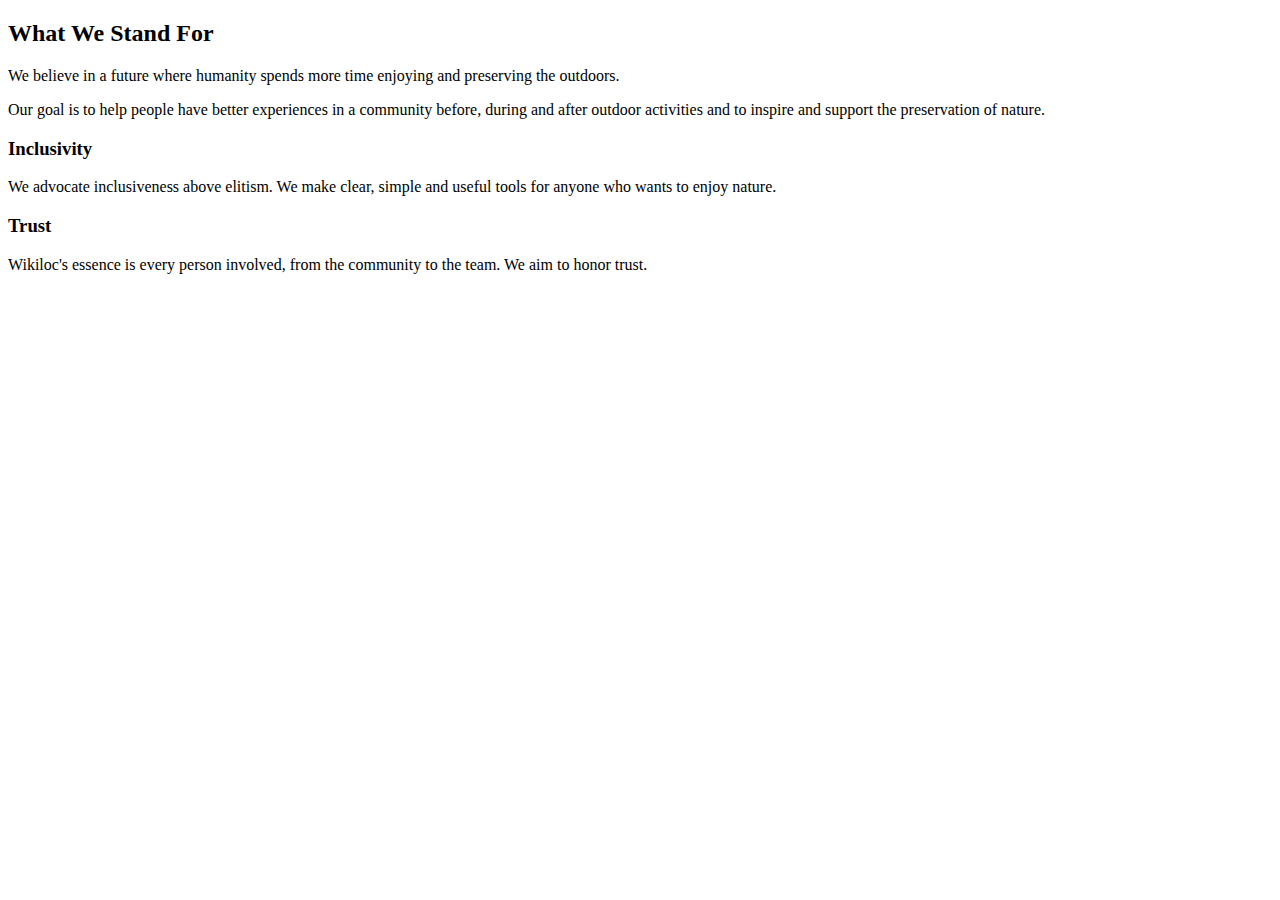
==== about/about.html @ 1be73377 "probando los primeros pasos" ====
<!DOCTYPE html>
<html lang="en">
<head>
    <meta charset="UTF-8">
    <meta name="viewport" content="width=device-width, initial-scale=1.0">
    <title>X-TREAM ISLAND
    
    <header>
    
    </header>

</title>

</head>
<body>
    <section class="what-we-stand-for">
        <h2>What We Stand For</h2>
        <p>We believe in a future where humanity spends more time enjoying and preserving the outdoors.</p>
        <p>Our goal is to help people have better experiences in a community before, during and after outdoor activities and
            to inspire and support the preservation of nature.</p>
    </section>
    
    <section class="values">
        <div class="value">
            <h3>Inclusivity</h3>
            <p>We advocate inclusiveness above elitism. We make clear, simple and useful tools for anyone who wants to enjoy
                nature.</p>
        </div>
        <div class="value">
            <h3>Trust</h3>
            <p>Wikiloc's essence is every person involved, from the community to the team. We aim to honor trust.</p>
        </div>
    </section>

    
</body>
</html>
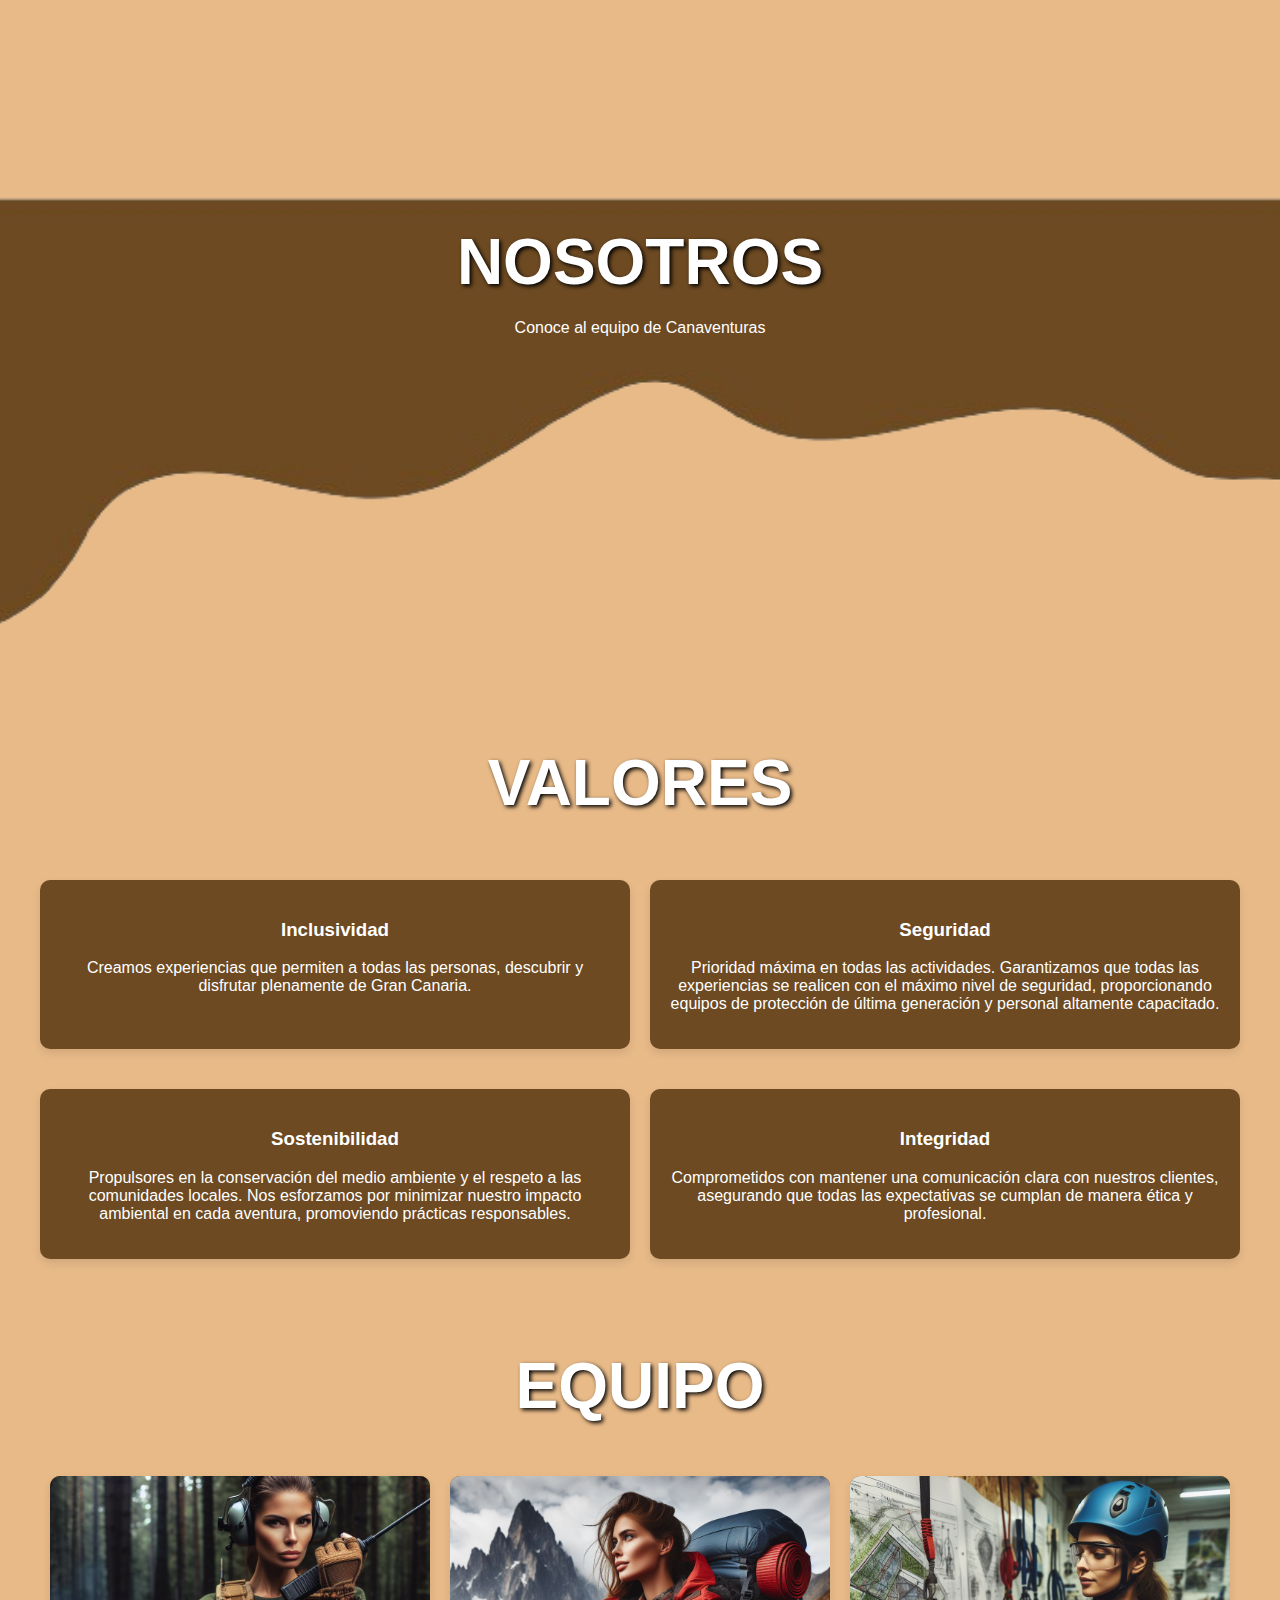
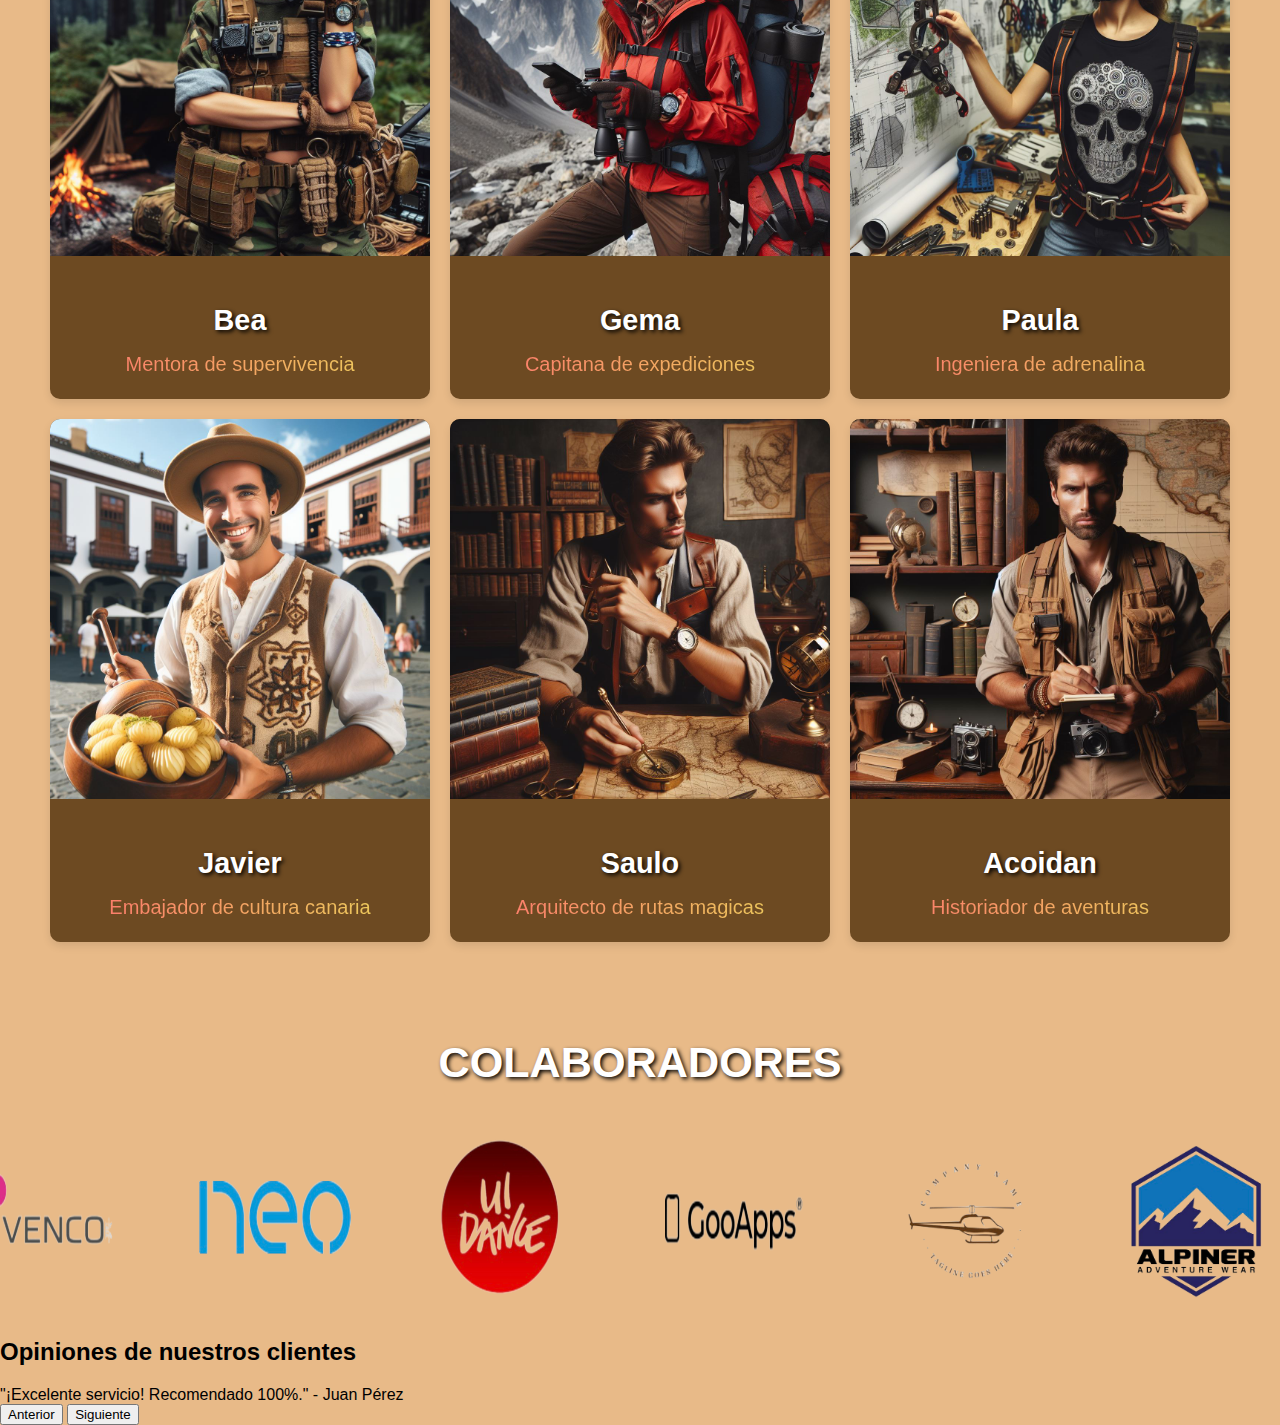
==== commit cd1a77a8: "a ver si no la cago" ====
--- a/about/about.html
+++ b/about/about.html
@@ -3,35 +3,115 @@
 <head>
     <meta charset="UTF-8">
     <meta name="viewport" content="width=device-width, initial-scale=1.0">
-    <title>X-TREAM ISLAND
-    
+    <title>CANAVENTURAS</title>
+    <link rel="stylesheet" href="about.css">
     <header>
-    
+
     </header>
+</head>
 
-</title>
+<body>
 
-</head>
-<body>
-    <section class="what-we-stand-for">
-        <h2>What We Stand For</h2>
-        <p>We believe in a future where humanity spends more time enjoying and preserving the outdoors.</p>
-        <p>Our goal is to help people have better experiences in a community before, during and after outdoor activities and
-            to inspire and support the preservation of nature.</p>
-    </section>
-    
+<section class="wrp">
+    <div class="curveado"></div>
+    <div class="contenido">
+        <div class="info">
+            <h2>NOSOTROS</h2>
+            <p>Conoce al equipo de Canaventuras</p>
+        </div>
+    </div>
+</section>
+
     <section class="values">
-        <div class="value">
-            <h3>Inclusivity</h3>
-            <p>We advocate inclusiveness above elitism. We make clear, simple and useful tools for anyone who wants to enjoy
-                nature.</p>
+        <div class="container">
+            <h1>VALORES</h1>
+            <div class="value-grid">
+            <div class="value" id="inclusividad">
+                <h3>Inclusividad</h3>
+                <p>Creamos experiencias que permiten a todas las personas, descubrir y disfrutar plenamente de Gran Canaria.</p>
+            </div>
+
+        <div class="value" id="seguridad">
+            <h3>Seguridad</h3>
+            <p>Prioridad máxima en todas las actividades. Garantizamos que todas las experiencias se realicen con el máximo
+            nivel de seguridad, proporcionando equipos de protección de última generación y personal altamente capacitado. </p>
         </div>
-        <div class="value">
-            <h3>Trust</h3>
-            <p>Wikiloc's essence is every person involved, from the community to the team. We aim to honor trust.</p>
+
+        <div class="value" id="sostenibilidad">
+            <h3>Sostenibilidad</h3>
+            <p>Propulsores en la conservación del medio ambiente y el respeto a las comunidades locales. Nos esforzamos por
+            minimizar nuestro impacto ambiental en cada aventura, promoviendo prácticas responsables.</p>
         </div>
+
+        <div class="value" id="integridad">
+            <h3>Integridad</h3>
+            <p>Comprometidos con mantener una comunicación clara con nuestros clientes, asegurando que todas las expectativas se cumplan de manera ética y profesional.</p>
+            </div>
+        </div>
+    </div>
+
     </section>
 
+    <section class="team">
+        <h1>EQUIPO</h1>
+        <div class="team-container">
+            <div class="team-member">
+                <img src="../src/foto-Bea.jpeg" alt="Bea">
+                <h3>Bea</h3>
+                <p>Mentora de supervivencia </p>
+            </div>
+            <div class="team-member">
+                <img src="../src/foto-Gema.jpeg" alt="Gema">
+                <h3>Gema</h3>
+                <p>Capitana de expediciones</p>
+            </div>
+            <div class="team-member">
+                <img src="../src/foto-Paula.jpeg" alt="Paula">
+                <h3>Paula</h3>
+                <p>Ingeniera de adrenalina</p>
+            </div>
+            <div class="team-member">
+                <img src="../src/foto-Saulo.jpeg" alt="Saulo">
+                <h3>Javier</h3>
+                <p>Embajador de cultura canaria</p>
+            </div>
+        <div class="team-member">
+            <img src="../src/foto-fulano.jpeg" alt="Fulana">
+            <h3>Saulo</h3>
+            <p>Arquitecto de rutas magicas</p>
+        </div>
+        <div class="team-member">
+            <img src="../src/foto-mengano.jpeg" alt="Mengana">
+            <h3>Acoidan</h3>
+            <p>Historiador de aventuras</p>
+        </div>
+
+    </section>
+
+<section class="suppliers">
+    <h2>COLABORADORES</h2>
+    <div class="carousel">
+            <img src="../src/logo-1.png" alt="Logo-1" class="carousel-item">
+            <img src="../src/logo-2.png" alt="Logo-2" class="carousel-item">
+            <img src="../src/logo-3.png" alt="Logo-3" class="carousel-item">
+            <img src="../src/logo-4.png" alt="Logo-4" class="carousel-item">
+            <img src="../src/logo-5.png" alt="Logo-5" class="carousel-item">
+            <img src="../src/logo-6.png" alt="Logo-6" class="carousel-item">
+        </div>   
+</section>
+
+<section id="customer-reviews">
+    <div class="reviews-container">
+        <h2>Opiniones de nuestros clientes</h2>
+        <div class="review active">"¡Excelente servicio! Recomendado 100%." - Juan Pérez</div>
+        <div class="review">"Una experiencia increíble, la atención al cliente es de primera." - María Gómez</div>
+        <div class="review">"Rápida entrega y productos de calidad. Volveré a comprar aquí." - Carlos López</div>
+        <button id="prev">Anterior</button>
+        <button id="next">Siguiente</button>
+    </div>
+</section>
+
+<script src="./about.js"></script>
     
 </body>
 </html>--- a/about/about.css
+++ b/about/about.css
@@ -0,0 +1,256 @@
+body {
+background-color: #E8BA88;
+margin: 0;
+padding: 0;
+font-family: 'NCAA Wisconsin Badger Bold', sans-serif;
+}
+
+.wrp {
+    width: 100%;
+    height: 726px;
+    position: relative;
+}
+
+.info {
+    position: relative;
+    justify-content: center;
+    align-items: center;
+    text-align: center;
+
+}
+.info h2 {
+    margin-bottom: 20px;
+    color: #fff;
+    font-size: 400%;
+    text-shadow: 2px 2px 4px #000000;
+    margin-top: auto;
+    z-index: 2;
+    font-family: 'Lucida Sans', 'Lucida Sans Regular', 'Lucida Grande', 'Lucida Sans Unicode', Geneva, Verdana, sans-serif;
+}
+.contenido {
+    width: 100%;
+    position: absolute;
+    color: #fff;
+    top: 31%;
+    z-index: 2;
+    display: flex;
+    justify-content: center;
+    align-items: center;
+    text-align: center;
+}
+
+.curveado {
+    width: 100%;
+    height: 100%;
+    position: absolute;
+    background: url('../src/wave.png') center;
+    background-size: cover;
+    z-index: -1;
+}
+
+/* GEMA CORTE AQUI */ 
+
+.section {
+    position: relative;
+    text-align: center;
+    overflow: hidden;
+  
+}
+
+.section-nosotros {
+        color: #fff;
+        /* Texto blanco */
+        padding-top: 50px;
+        /* Espacio superior dentro de la sección */
+        /* Gradiente de ejemplo */
+        position: relative;
+        overflow: hidden;
+}
+
+.wave-container {
+    position: absolute;
+    bottom: 0;
+    width: 100%;
+    height: auto;
+    /* Ajusta esto al tamaño de tu onda */
+}
+
+.wave-container svg {
+    display: block;
+    width: 100%;
+    height: auto;
+}
+
+.contenido-nosotros h2 {
+    margin: 0;
+    font-size: 2.5em;
+    /* Ajusta el tamaño de la fuente según tus necesidades */
+}
+
+.contenido-nosotros p {
+    /* Tus estilos para el párrafo */
+    position: relative;
+    z-index: 2;
+    /* Asegúrate de que el texto está sobre la onda */
+}
+
+.values {
+    background: #E8BA88
+}
+
+.values .container {
+    max-width: 1200px;
+    margin: auto;
+    padding: 20px;
+    text-align: center;
+    
+}
+
+.values h1 {
+    margin-bottom: 20px;
+    color: #fff;
+    font-size: 400%;
+    margin-bottom: 5%;
+    text-shadow: 2px 2px 4px #000000;
+    margin-top: 0;
+    font-family: 'Lucida Sans', 'Lucida Sans Regular', 'Lucida Grande', 'Lucida Sans Unicode', Geneva, Verdana, sans-serif;
+}
+
+.value-grid {
+    display: flex;
+    flex-wrap: wrap;
+    justify-content: space-between;
+    gap: 20px;
+}
+
+.value {
+    background-color: #6d4a22;
+    box-shadow: 0 4px 8px rgba(0, 0, 0, 0.1);
+    padding: 20px;
+    margin-bottom: 20px;
+    flex-basis: calc(50% - 10px);
+    box-sizing: border-box;
+    border-radius: 10px;
+    color: #fff;
+}
+
+@media (max-width: 768px) {
+    .value-grid {
+        justify-content: center;
+    }
+
+    .value {
+        flex-basis: 100%;
+        /* Full width for smaller screens */
+        max-width: 500px;
+        /* Optional max width for smaller screens */
+    }
+}
+
+/* EQUIPO */ 
+
+.team {
+    padding: 50px 0;
+    text-align: center;
+}
+
+.team h1 {
+    color: #fff;
+    font-size: 400%;
+    text-shadow: 2px 2px 4px #000000;
+    margin-top: 0;
+    font-family:'Lucida Sans', 'Lucida Sans Regular', 'Lucida Grande', 'Lucida Sans Unicode', Geneva, Verdana, sans-serif
+}
+
+.team-container {
+    display: flex;
+    flex-wrap: wrap;
+    justify-content: space-around;
+    max-width: 1200px;
+    margin: auto;
+}
+
+.team-member {
+    background: #6d4a22;
+    border-radius: 10px;
+    box-shadow: 0 4px 8px rgba(0, 0, 0, 0.1);
+    margin: 10px;
+    overflow: hidden;
+    width: calc(33.333% - 20px);
+    display: flex;
+    flex-direction: column;
+    position: relative;
+}
+
+.team-member img {
+    width: 100%;
+    display: block;
+    transition: transform 0.3s ease, filter 0.3s ease;
+    padding-bottom: 40px;
+}
+
+.team-member:hover img {
+    transform: scale(1.05);
+    filter: brightness(80%);
+}
+
+.team-member h3,
+.team-member p {
+    padding: 8px;
+}
+
+.team-member h3 {
+    margin: 0;
+    margin-top: 0%;
+    font-size: 180%;
+    color: #fff;
+    text-shadow: 2px 2px 4px #000000; 
+    
+}
+
+.team-member p {
+    color: #fff;
+    font-size: 1.25em;
+    margin: 0 0 15px;
+    background: linear-gradient(to right, #FF6E6E, #E9D758);
+    -webkit-background-clip: text;
+    color: transparent;
+}
+
+
+/* SUPPLIERS */
+
+.suppliers {
+    text-align: center;
+    color: #fff;
+    font-size: 180%;
+    text-shadow: 2px 2px 4px #000000;
+    font-family: 'Lucida Sans', 'Lucida Sans Regular', 'Lucida Grande', 'Lucida Sans Unicode', Geneva, Verdana, sans-serif
+}
+
+.carousel {
+    position: relative;
+    display: flex;
+    justify-content: center;
+}
+
+.carousel-item {
+    width: 190px;
+    height: auto;
+    flex: 0 0 auto;
+    align-items: center;
+    margin-right: 40px;
+
+}
+
+/* OPINIONS */
+
+#customer-reviews .review {
+    display: none;
+    /* oculta todas las opiniones por defecto */
+}
+
+#customer-reviews .review.active {
+    display: block;
+    /* solo muestra la opinión activa */
+}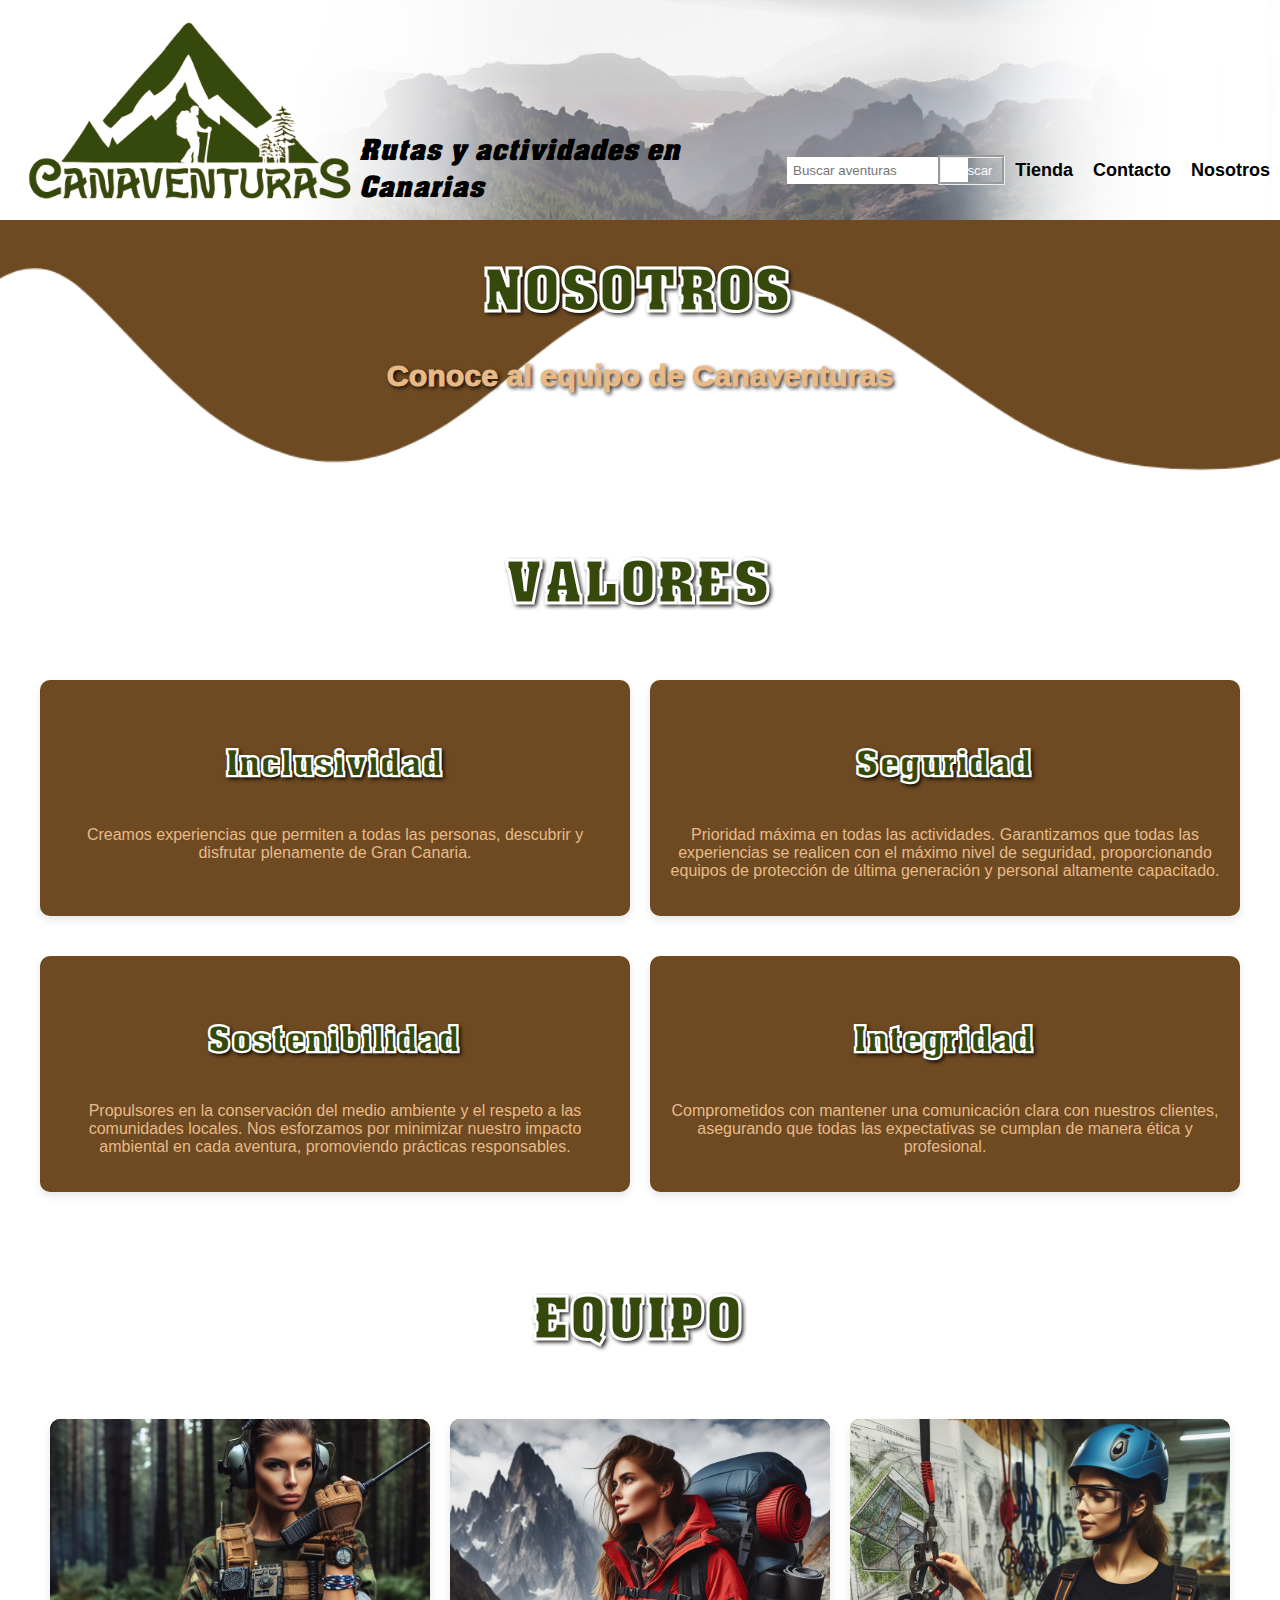
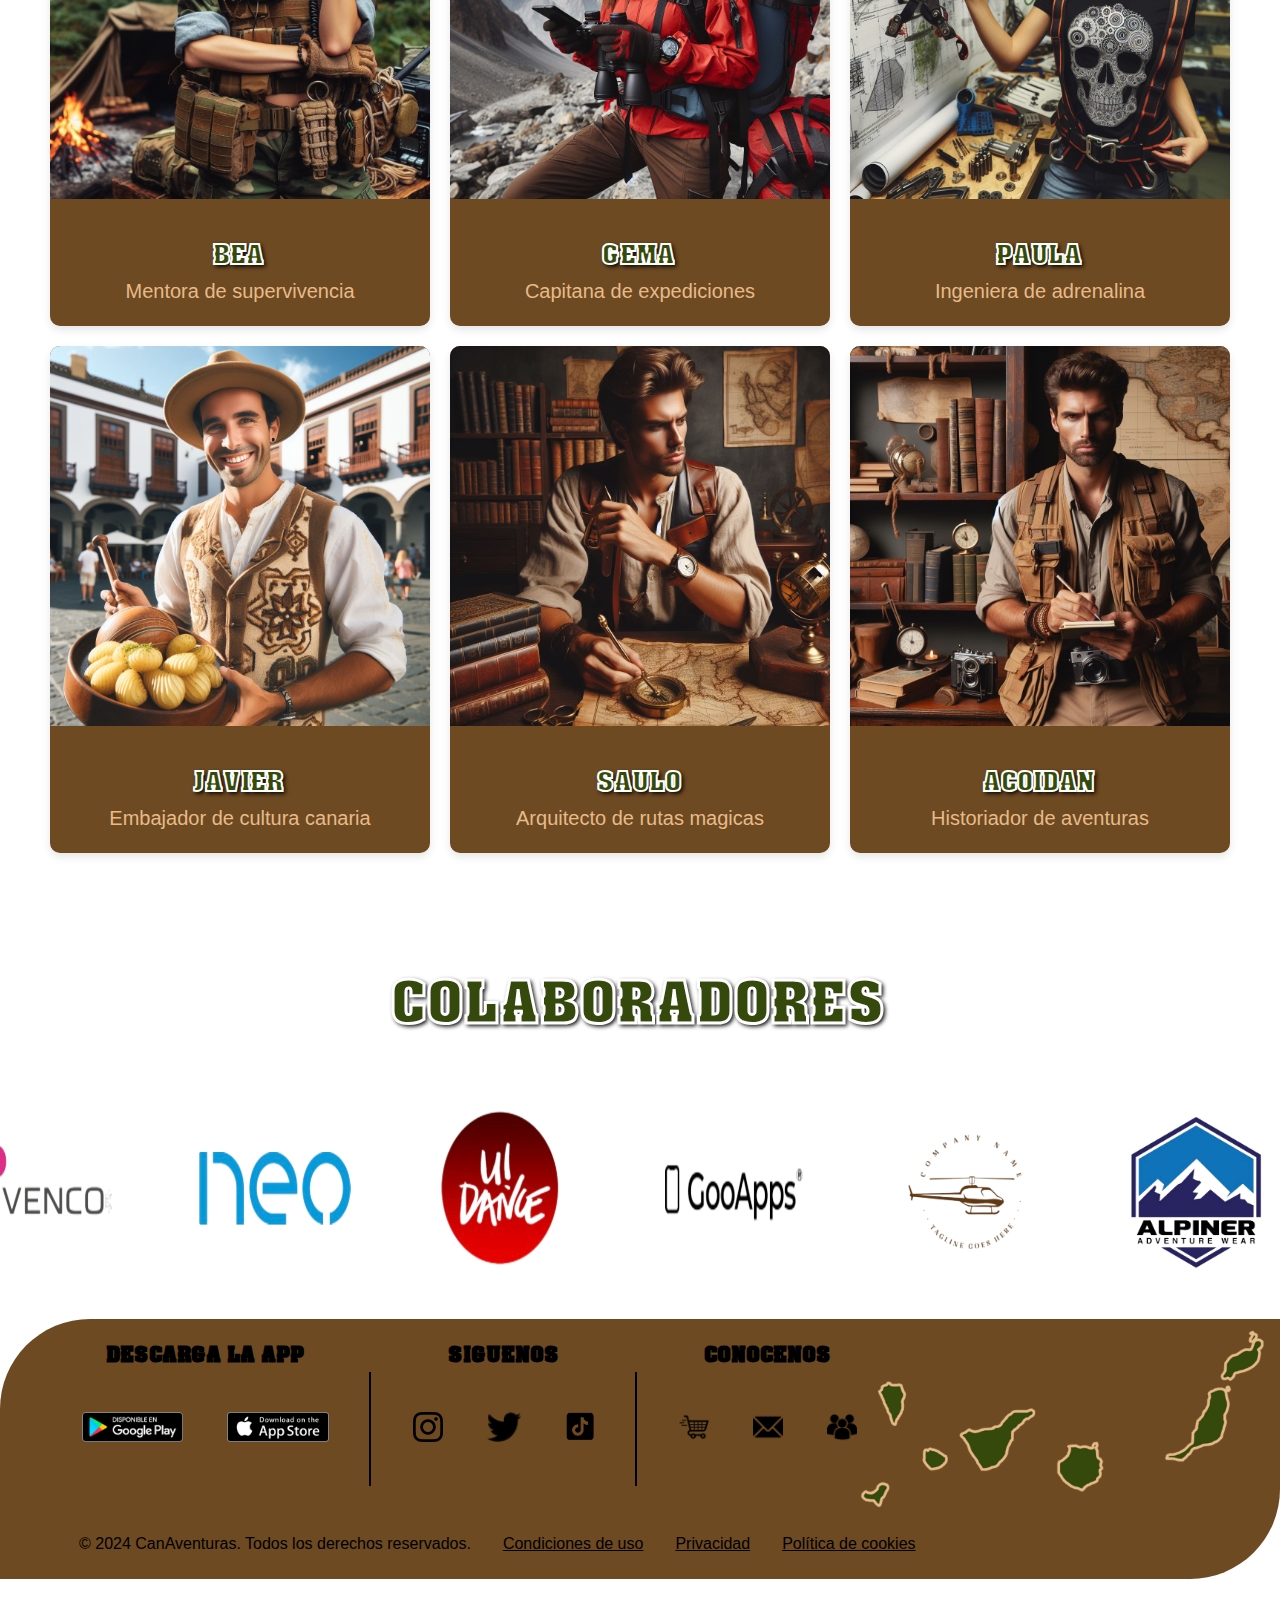
==== commit f7a0e59f: "deberia estar todo, a rezar" ====
--- a/about/about.html
+++ b/about/about.html
@@ -6,7 +6,15 @@
     <title>CANAVENTURAS</title>
     <link rel="stylesheet" href="about.css">
     <header>
-
+        <a href="/index.html"><img class="logo" src="/assets/Images/logo_verde_35490C.png" alt="Fondo"></a>
+        <p class="slogan">Rutas y actividades en Canarias</p>
+        <input type="text" id="buscar" placeholder=" Buscar aventuras">
+        <button>Buscar</button>
+        <nav>
+            <a href="/shop/shop.html">Tienda</a>
+            <a href="/form/form.html">Contacto</a>
+            <a href="/about/about.html">Nosotros</a>
+        </nav>
     </header>
 </head>
 
@@ -22,11 +30,11 @@
     </div>
 </section>
 
-    <section class="values">
-        <div class="container">
-            <h1>VALORES</h1>
-            <div class="value-grid">
-            <div class="value" id="inclusividad">
+<section class="values">
+    <div class="container">
+        <h1>VALORES</h1>
+    <div class="value-grid">
+    <div class="value" id="inclusividad">
                 <h3>Inclusividad</h3>
                 <p>Creamos experiencias que permiten a todas las personas, descubrir y disfrutar plenamente de Gran Canaria.</p>
             </div>
@@ -53,7 +61,7 @@
     </section>
 
     <section class="team">
-        <h1>EQUIPO</h1>
+        <h2>EQUIPO</h2>
         <div class="team-container">
             <div class="team-member">
                 <img src="../src/foto-Bea.jpeg" alt="Bea">
@@ -100,18 +108,47 @@
         </div>   
 </section>
 
-<section id="customer-reviews">
-    <div class="reviews-container">
-        <h2>Opiniones de nuestros clientes</h2>
-        <div class="review active">"¡Excelente servicio! Recomendado 100%." - Juan Pérez</div>
-        <div class="review">"Una experiencia increíble, la atención al cliente es de primera." - María Gómez</div>
-        <div class="review">"Rápida entrega y productos de calidad. Volveré a comprar aquí." - Carlos López</div>
-        <button id="prev">Anterior</button>
-        <button id="next">Siguiente</button>
-    </div>
-</section>
 
 <script src="./about.js"></script>
     
 </body>
+
+<footer>
+    <span>
+        <table class="links">
+            <tr>
+                <th>DESCARGA LA APP</th>
+                <th>SIGUENOS</th>
+                <th>CONOCENOS</th>
+            </tr>
+            <tr>
+                <td><a href="https://play.google.com/store/games?device=windows"><img
+                            src="/assets/iconos/google-play-badge-es.png" alt="Android"></a>
+                    <a href="https://www.apple.com/es/store"><img src="/assets/iconos/apple-store.png" alt="Apple">
+                </td></a>
+                <td><a href="https://www.instagram.com/"><img src="/assets/iconos/icon-instagram.png"
+                            alt="Instagram"></a>
+                    <a href="https://twitter.com"><img src="/assets/iconos/icon-twitter.png" alt="Twitter"></a>
+                    <a href="https://www.tiktok.com/es/"><img src="/assets/iconos/tiktok.png" alt="Tiktok"></a>
+                </td></a>
+                <td><a href="/shop/shop.html"><img src="/assets/iconos/carrito.png" alt="Tienda"></a>
+                    <a href="/form/form.html"><img src="/assets/iconos/email.png" alt="Contacto"></a>
+                    <a href="/about/about.html"><img src="/assets/iconos/personas.png" alt="Nosotros"></a>
+                </td></a>
+            </tr>
+        </table>
+        <table cellspacing="30">
+            <tr>
+                <td>
+                    <p>© 2024 CanAventuras. Todos los derechos reservados.</p>
+                </td>
+                <nav>
+                    <td><a href="">Condiciones de uso</a> </td>
+                    <td><a href="">Privacidad</a> </td>
+                    <td><a href="">Política de cookies</a></td>
+                </nav>
+            </tr>
+        </table>
+    </span>
+</footer>
 </html>--- a/about/about.css
+++ b/about/about.css
@@ -1,14 +1,124 @@
+
+@font-face {
+    font-family: 'NCAA Wisconsin Badger Bold';
+    src: url('/assets/Fonts/NCAA\ Wisconsin\ Badger\ Bold.ttf') format('truetype');
+}
+
 body {
-background-color: #E8BA88;
+background-color: white;
 margin: 0;
 padding: 0;
-font-family: 'NCAA Wisconsin Badger Bold', sans-serif;
-}
+font-family: 'NCAA Wisconsin Badger Bold', Verdana, Geneva, Tahoma, sans-serif
+}
+
+header {
+    background-image: url(/assets/Images/Cabecera\ web.png);
+    background-size: cover;
+    height: 220px;
+    display: flex;
+    align-items: center;
+    justify-content: space-between;
+}
+
+header input {
+    margin-top: 120px;
+    height: 25px;
+    border: var(--second-color);
+}
+
+header button {
+    background: var(--first-color);
+    border: var(--second-color);
+    border-style: groove;
+    margin-top: 120px;
+    margin-left: -30px;
+    width: 70px;
+    height: 30px;
+    color: #ffffff;
+
+}
+
+header button:hover {
+    background: var(--third-color);
+    border: var(--second-color);
+    border-style: groove;
+    margin-top: 120px;
+    margin-left: -30px;
+    width: 70px;
+    height: 30px;
+    color: var(--first-color);
+
+}
+
+.logo {
+    height: 350px;
+    width: auto;
+    margin-top: -15px;
+    margin-left: 10px;
+}
+
+.logo:hover {
+    height: 350px;
+    width: auto;
+    margin-top: -15px;
+    margin-left: 10px;
+    filter: hue-rotate(-45deg);
+}
+
+header nav {
+    display: flex;
+}
+
+header nav a {
+    text-decoration: none;
+    color: var(--first-color);
+    margin: 0 10px;
+    font-family: Verdana, Geneva, Tahoma, sans-serif;
+    font-size: large;
+    font-weight: bold;
+    margin-top: 120px;
+}
+
+header nav a:hover {
+    text-decoration: underline;
+    color: var(--second-color);
+    margin: 0 10px;
+    font-family: Verdana, Geneva, Tahoma, sans-serif;
+    font-size: larger;
+    font-weight: bold;
+    margin-top: 120px;
+}
+
+.slogan {
+    color: var(--second-color);
+    margin-top: 150px;
+    font-size: xx-large;
+    font-style: italic;
+}
+
+
+.iconos {
+    border: none;
+    height: 15vh;
+    margin-top: -5vh;
+}
+
+
+
+
+main {
+    padding: 20px;
+}
+
+/* HASTA AQUI ES HEADER */
+
 
 .wrp {
     width: 100%;
-    height: 726px;
-    position: relative;
+    height: 306px;
+    position: relative;
+    overflow: hidden;
+    background-size: contain;
 }
 
 .info {
@@ -16,34 +126,48 @@
     justify-content: center;
     align-items: center;
     text-align: center;
+    padding-top: 0;
 
 }
 .info h2 {
     margin-bottom: 20px;
-    color: #fff;
+    color: #35490c;
     font-size: 400%;
-    text-shadow: 2px 2px 4px #000000;
+    -webkit-text-stroke: 1px white;
+        text-transform: uppercase;
     margin-top: auto;
     z-index: 2;
-    font-family: 'Lucida Sans', 'Lucida Sans Regular', 'Lucida Grande', 'Lucida Sans Unicode', Geneva, Verdana, sans-serif;
+    font-family: 'NCAA Wisconsin Badger Bold', Verdana, Geneva, Tahoma, sans-serif;
+    text-shadow: 2px 2px 4px #000000;
+}
+
+.info p {
+    font-family: Verdana, Geneva, Tahoma, sans-serif;
+    font-size: 190%;
+    -webkit-text-stroke: 1px #e8ba88;
+    color:#e8ba88;
+    font-weight: bold;
+    text-shadow: 2px 2px 4px #000000;
+
 }
 .contenido {
     width: 100%;
     position: absolute;
-    color: #fff;
-    top: 31%;
+    color: #35490c;
+    top: 11%;
     z-index: 2;
     display: flex;
     justify-content: center;
     align-items: center;
     text-align: center;
+    font-family: Verdana, Geneva, Tahoma, sans-serif;
 }
 
 .curveado {
-    width: 100%;
+    width: 140%;
     height: 100%;
     position: absolute;
-    background: url('../src/wave.png') center;
+    background: url('../src/marroncito.png') center;
     background-size: cover;
     z-index: -1;
 }
@@ -58,28 +182,12 @@
 }
 
 .section-nosotros {
-        color: #fff;
-        /* Texto blanco */
-        padding-top: 50px;
-        /* Espacio superior dentro de la sección */
-        /* Gradiente de ejemplo */
+        color: #35490c;
+        padding-top: 0;
         position: relative;
         overflow: hidden;
 }
 
-.wave-container {
-    position: absolute;
-    bottom: 0;
-    width: 100%;
-    height: auto;
-    /* Ajusta esto al tamaño de tu onda */
-}
-
-.wave-container svg {
-    display: block;
-    width: 100%;
-    height: auto;
-}
 
 .contenido-nosotros h2 {
     margin: 0;
@@ -94,10 +202,6 @@
     /* Asegúrate de que el texto está sobre la onda */
 }
 
-.values {
-    background: #E8BA88
-}
-
 .values .container {
     max-width: 1200px;
     margin: auto;
@@ -108,12 +212,13 @@
 
 .values h1 {
     margin-bottom: 20px;
-    color: #fff;
+    color: #35490c;
     font-size: 400%;
     margin-bottom: 5%;
-    text-shadow: 2px 2px 4px #000000;
+    -webkit-text-stroke: 1px white;
     margin-top: 0;
-    font-family: 'Lucida Sans', 'Lucida Sans Regular', 'Lucida Grande', 'Lucida Sans Unicode', Geneva, Verdana, sans-serif;
+    font-family: 'NCAA Wisconsin Badger Bold', Verdana, Geneva, Tahoma, sans-serif;
+    text-shadow: 2px 2px 4px #000000;
 }
 
 .value-grid {
@@ -132,6 +237,20 @@
     box-sizing: border-box;
     border-radius: 10px;
     color: #fff;
+    font-family: Verdana, Geneva, Tahoma, sans-serif;
+}
+
+.value h3 {
+    color: #35490c;
+    text-shadow: 2px 2px 4px #000000;
+    font-family: 'NCAA Wisconsin Badger Bold', Verdana, Geneva, Tahoma, sans-serif;
+        -webkit-text-stroke: 1px white;
+    font-size: 250%;
+}
+
+.value p {
+    color:#e8ba88;
+    font-family: Verdana, Geneva, Tahoma, sans-serif;
 }
 
 @media (max-width: 768px) {
@@ -154,12 +273,13 @@
     text-align: center;
 }
 
-.team h1 {
-    color: #fff;
+.team h2 {
+    color: #35490c;
     font-size: 400%;
     text-shadow: 2px 2px 4px #000000;
     margin-top: 0;
-    font-family:'Lucida Sans', 'Lucida Sans Regular', 'Lucida Grande', 'Lucida Sans Unicode', Geneva, Verdana, sans-serif
+    font-family: 'NCAA Wisconsin Badger Bold', Verdana, Geneva, Tahoma, sans-serif;
+        -webkit-text-stroke: 1px white;
 }
 
 .team-container {
@@ -194,38 +314,43 @@
     filter: brightness(80%);
 }
 
-.team-member h3,
+.team-member h3 {
+    color:#35490c
+    font-family: 'NCAA Wisconsin Badger Bold', Verdana, Geneva, Tahoma, sans-serif;
+    -webkit-text-stroke: 1px white;
+        text-transform: uppercase;
+}
 .team-member p {
     padding: 8px;
+    font-family: Verdana, Geneva, Tahoma, sans-serif;
 }
 
 .team-member h3 {
     margin: 0;
     margin-top: 0%;
     font-size: 180%;
-    color: #fff;
-    text-shadow: 2px 2px 4px #000000; 
+    color: #35490c;
+    text-shadow: 2px 2px 4px #000000;
     
 }
 
 .team-member p {
-    color: #fff;
+    color: #e8ba88;
     font-size: 1.25em;
     margin: 0 0 15px;
-    background: linear-gradient(to right, #FF6E6E, #E9D758);
-    -webkit-background-clip: text;
-    color: transparent;
+    font-family: Verdana, Geneva, Tahoma, sans-serif;
 }
 
 
 /* SUPPLIERS */
 
-.suppliers {
-    text-align: center;
-    color: #fff;
-    font-size: 180%;
-    text-shadow: 2px 2px 4px #000000;
-    font-family: 'Lucida Sans', 'Lucida Sans Regular', 'Lucida Grande', 'Lucida Sans Unicode', Geneva, Verdana, sans-serif
+.suppliers h2 {
+    text-align: center;
+    color: #35490c;
+    font-size: 400%;
+    text-shadow: 2px 2px 4px #000000;
+    font-family: 'NCAA Wisconsin Badger Bold',Verdana,Geneva, Tahoma, sans-serif;
+    -webkit-text-stroke: 1px white;
 }
 
 .carousel {
@@ -243,14 +368,64 @@
 
 }
 
-/* OPINIONS */
-
-#customer-reviews .review {
-    display: none;
-    /* oculta todas las opiniones por defecto */
-}
-
-#customer-reviews .review.active {
-    display: block;
-    /* solo muestra la opinión activa */
+
+/* FOOTER */
+
+footer {
+    background-image: url(/assets/Images/footer-islas.png);
+    padding: 40px;
+    display: flex;
+    align-items: center;
+    justify-content: space-between;
+    background-size: cover;
+    height: 180px;
+    margin-top: 30px;
+    border-radius: 90px 0 90px 0;
+}
+
+footer th {
+    color: var(--third-color);
+    font-size: x-large;
+    padding-top: 40px;
+    margin-left: 20px;
+}
+
+.links td {
+    border-right: 2px solid black;
+    padding: 20px;
+}
+
+.links td:last-child {
+    border-right: none;
+}
+
+footer p {
+    color: black;
+    margin-left: 8px;
+    font-family: Verdana, Geneva, Tahoma, sans-serif;
+}
+
+
+footer img {
+    height: 30px;
+    width: auto;
+    margin: 20px
+}
+
+footer img:hover {
+    height: 40px;
+    width: auto;
+    margin: 20px;
+}
+
+
+footer a {
+    color: black;
+    text-decoration: underline;
+    font-family: Verdana, Geneva, Tahoma, sans-serif;
+}
+
+footer a:hover {
+    color: var(--third-color);
+    text-decoration: none;
 }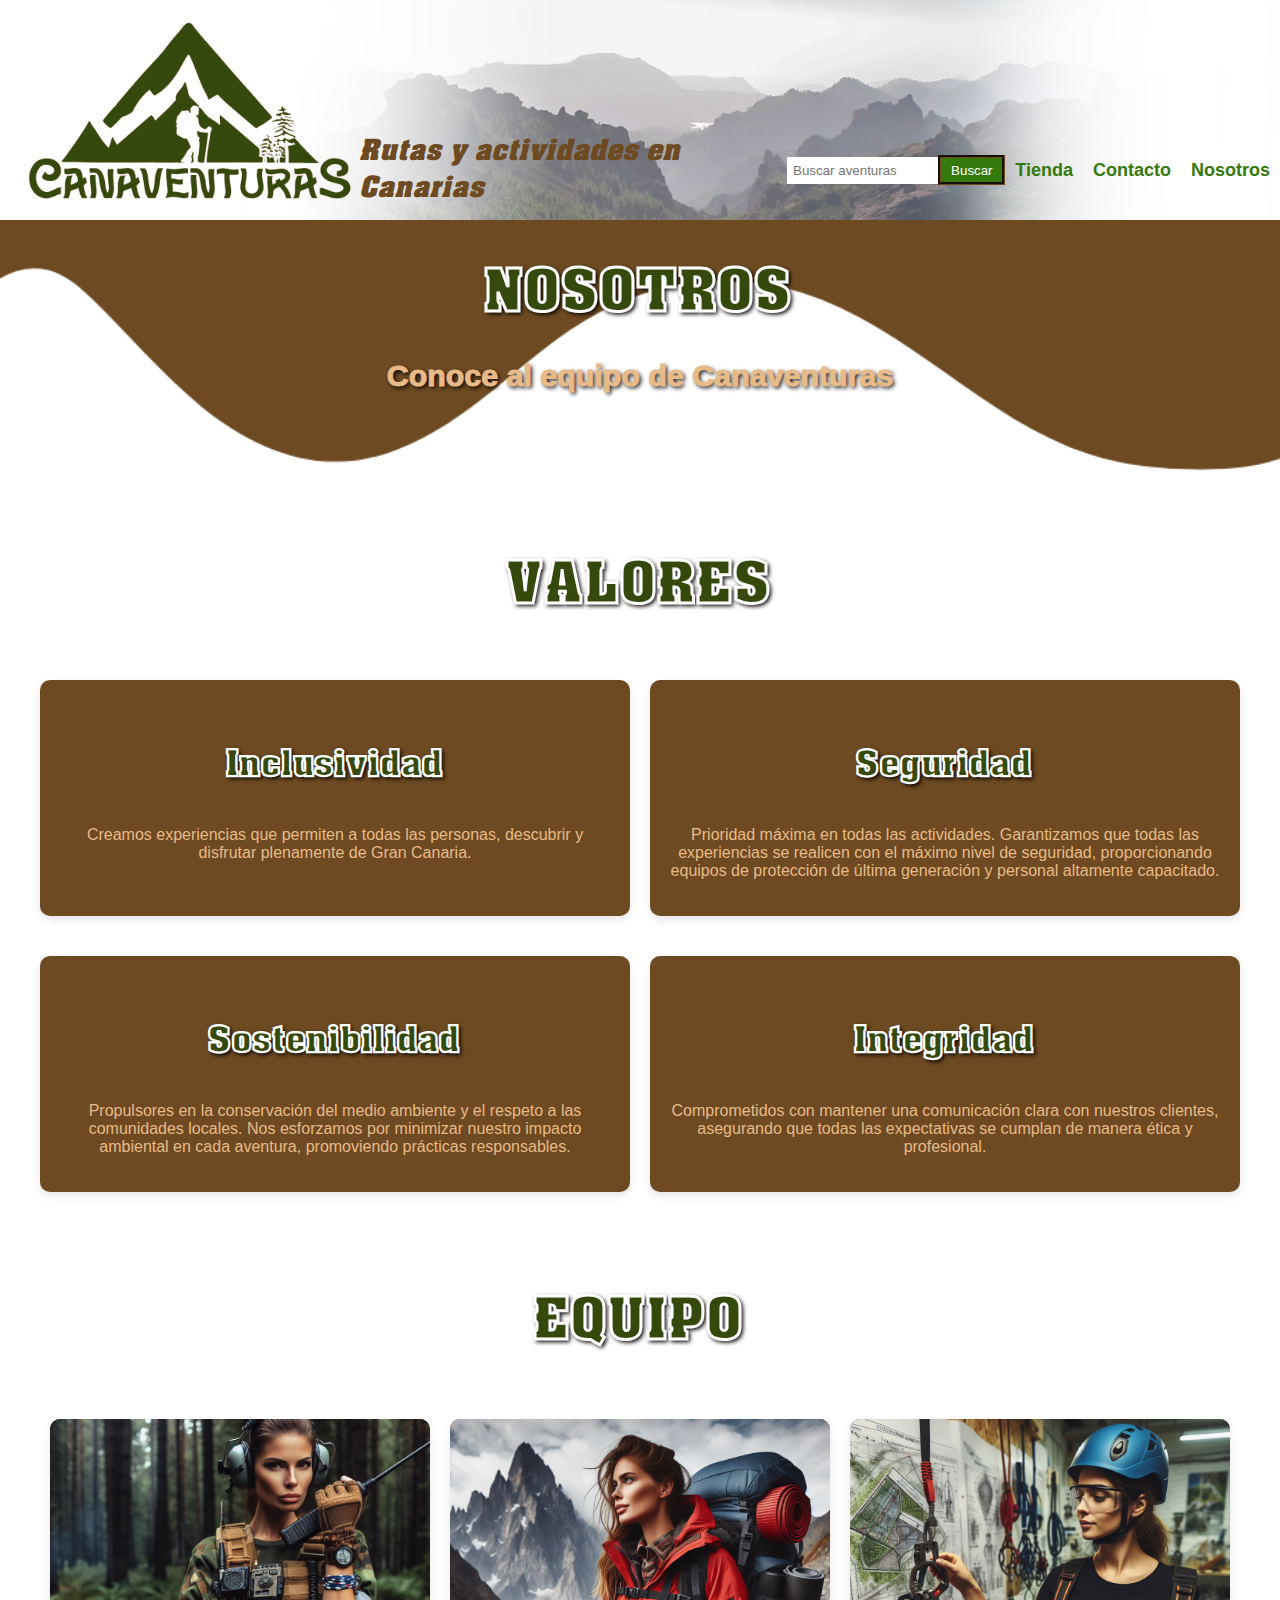
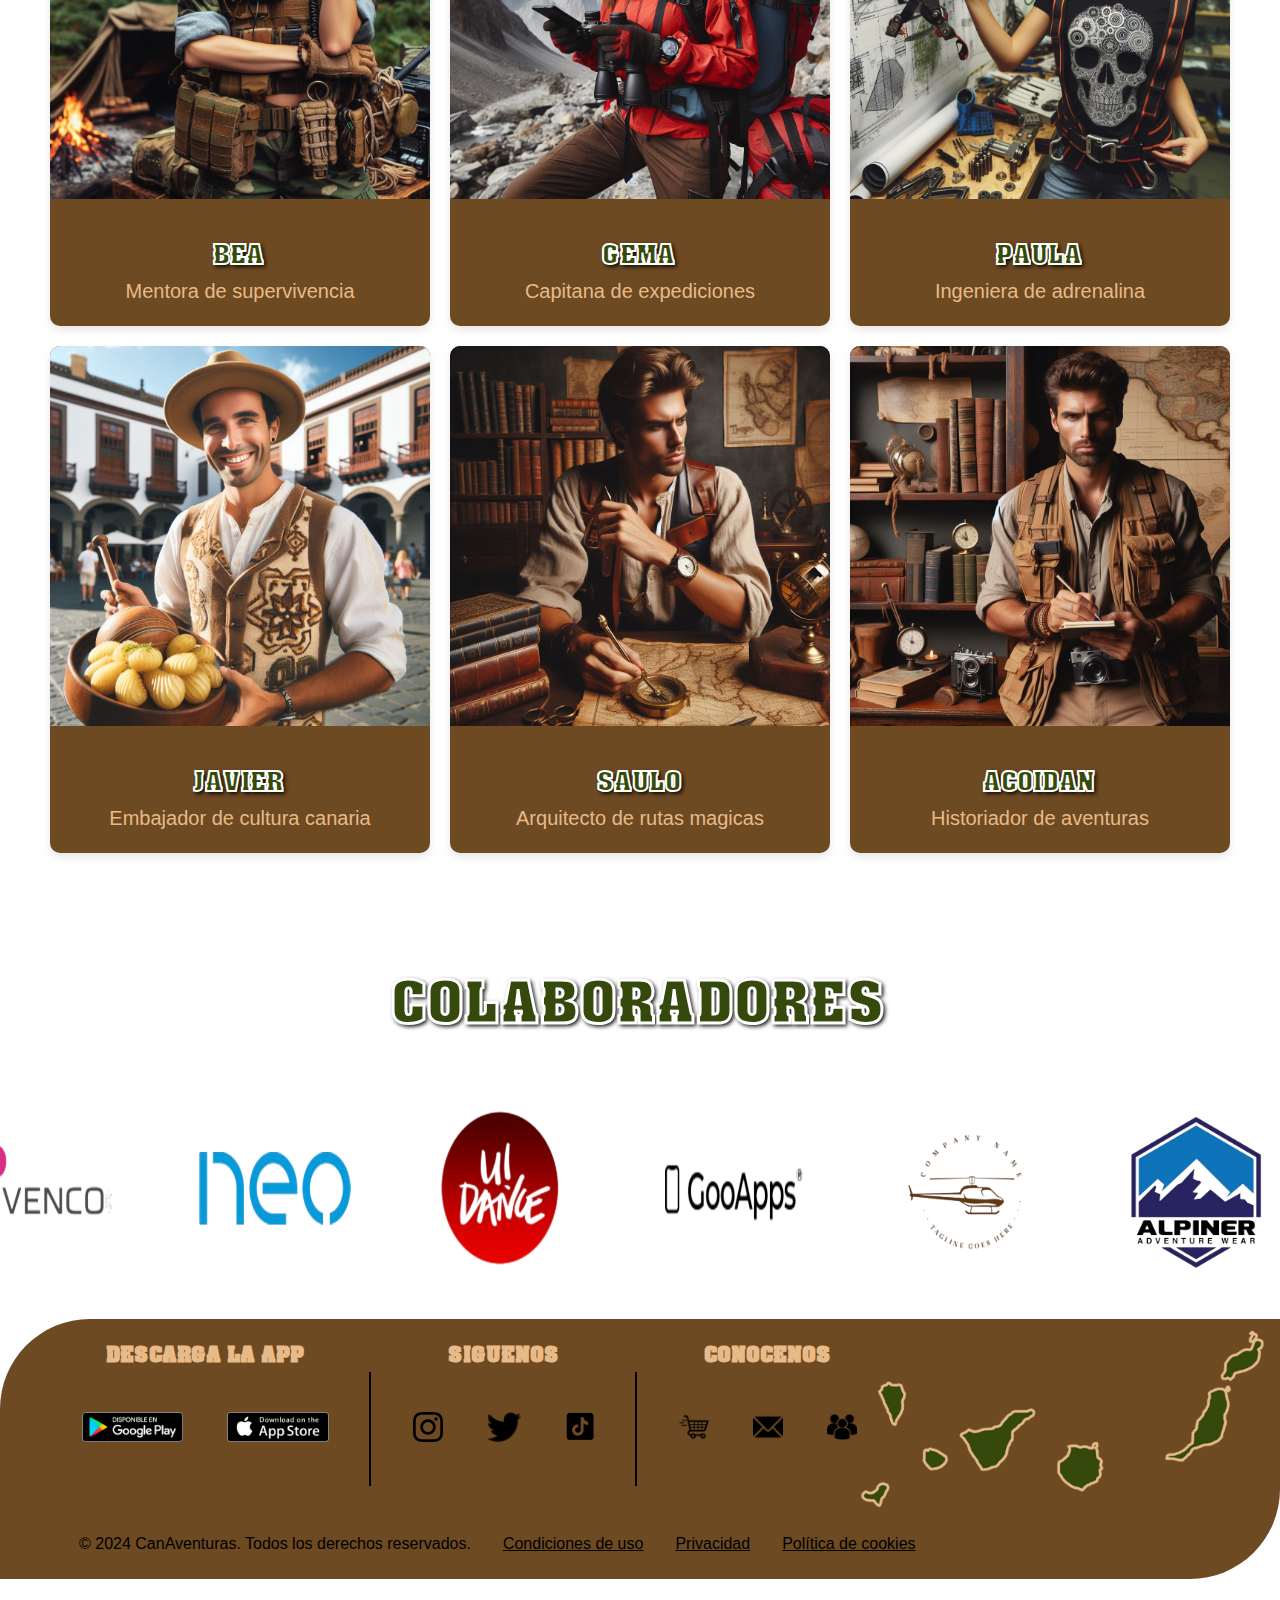
==== commit 4862d3bf: "fin" ====
--- a/about/about.html
+++ b/about/about.html
@@ -3,8 +3,9 @@
 <head>
     <meta charset="UTF-8">
     <meta name="viewport" content="width=device-width, initial-scale=1.0">
-    <title>CANAVENTURAS</title>
+    <title>CanAventuras</title>
     <link rel="stylesheet" href="about.css">
+    <link rel="icon" type="image/x-icon" href="/assets/Images/icono_verd_redondo.ico">
     <header>
         <a href="/index.html"><img class="logo" src="/assets/Images/logo_verde_35490C.png" alt="Fondo"></a>
         <p class="slogan">Rutas y actividades en Canarias</p>
--- a/about/about.css
+++ b/about/about.css
@@ -1,4 +1,8 @@
-
+:root {
+    --first-color: #35790C;
+    --second-color: #6d4a22;
+    --third-color: #e8ba88;
+}
 @font-face {
     font-family: 'NCAA Wisconsin Badger Bold';
     src: url('/assets/Fonts/NCAA\ Wisconsin\ Badger\ Bold.ttf') format('truetype');
